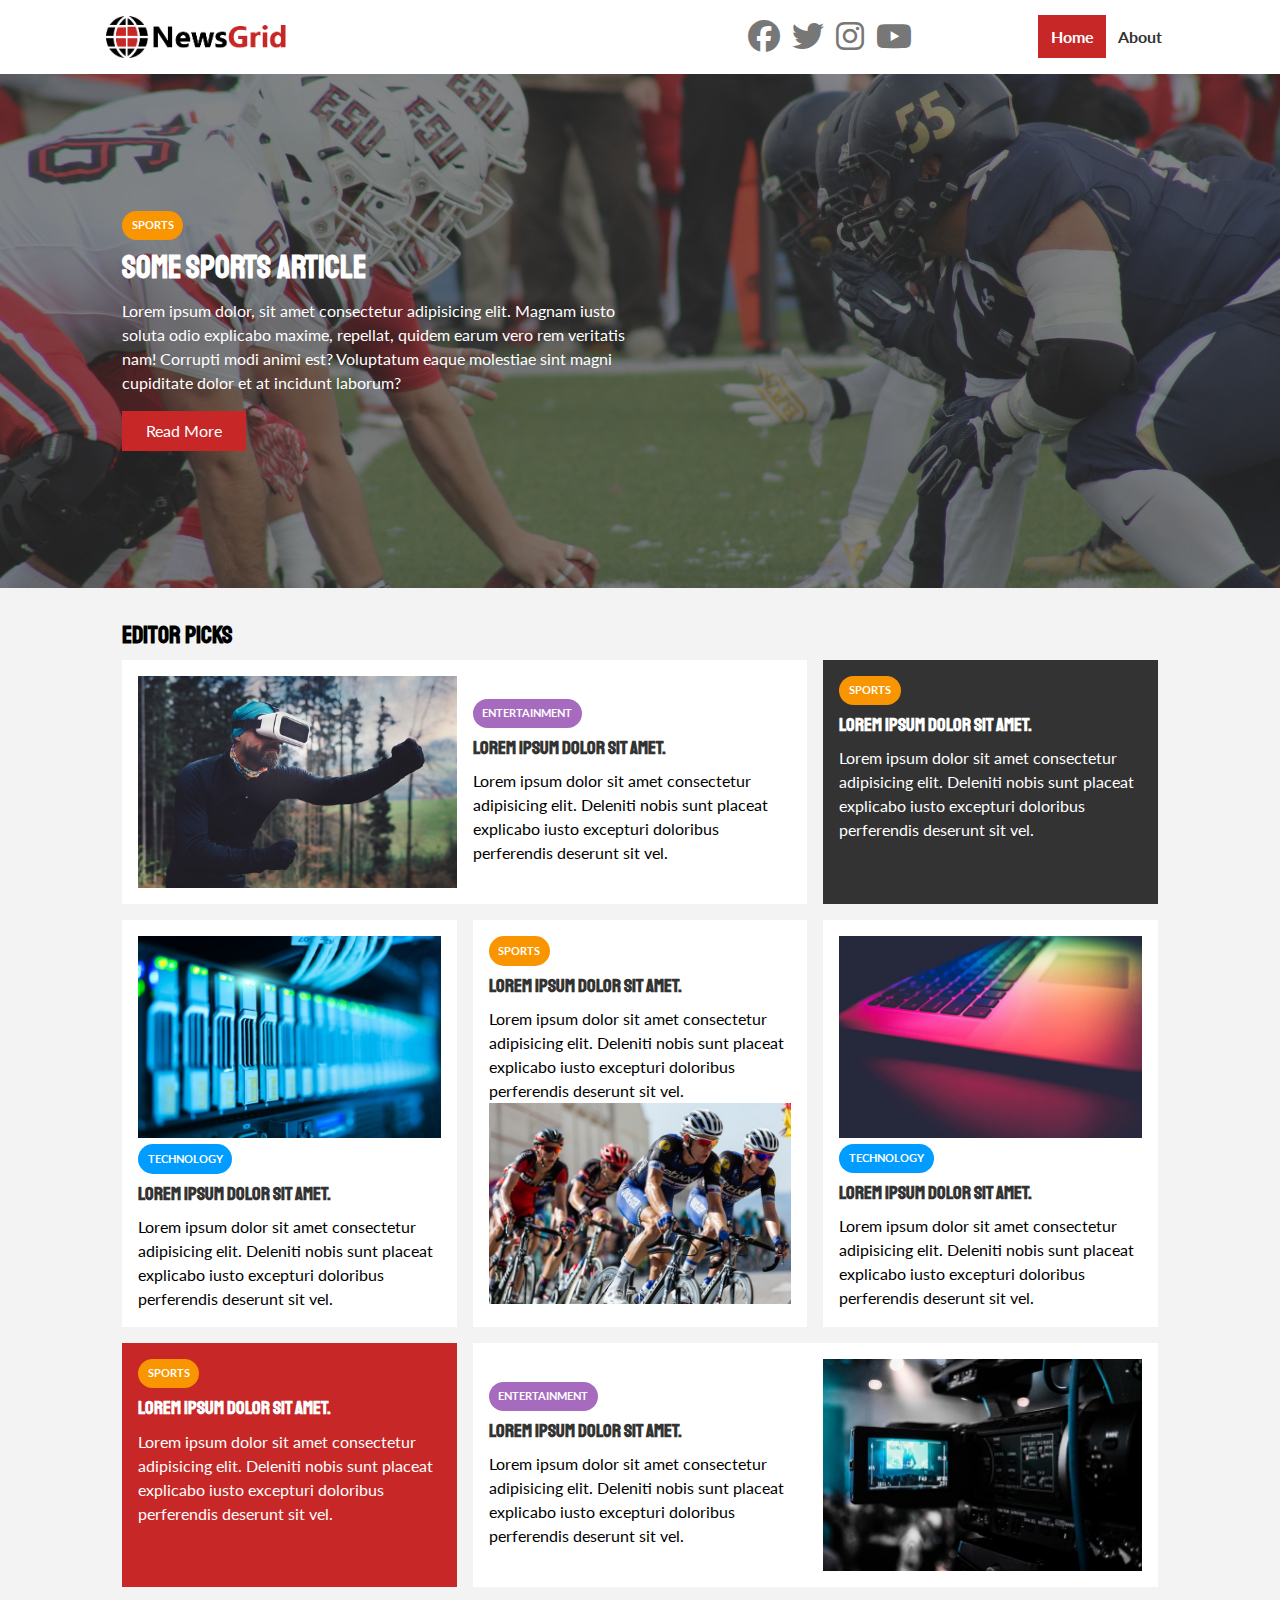
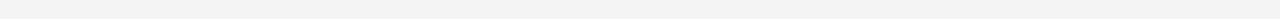
==== index.html @ 7f69a23b "Navbar + Showcase done, rdy to goto footer" ====
<!DOCTYPE html>
<html lang="en">
  <head>
    <meta charset="UTF-8" />
    <meta http-equiv="X-UA-Compatible" content="IE=edge" />
    <meta name="viewport" content="width=device-width, initial-scale=1.0" />
    <link
      rel="stylesheet"
      href="https://cdnjs.cloudflare.com/ajax/libs/font-awesome/6.2.1/css/all.min.css"
    />
    <link rel="preconnect" href="https://fonts.googleapis.com" />
    <link rel="preconnect" href="https://fonts.gstatic.com" crossorigin />
    <link
      href="https://fonts.googleapis.com/css2?family=Lato&family=Staatliches&display=swap"
      rel="stylesheet"
    />
    <link rel="stylesheet" href="css/style.css" />
    <link
      rel="stylesheet"
      media="screen and (max-width: 768px)"
      href="css/mobile.css"
    />
    <link rel="shortcut icon" href="favicon.ico" type="image/x-icon" />
    <title>Latest News</title>
  </head>
  <body>
    <!-- !Navigation -->
    <nav id="main-nav">
      <div class="container">
        <img src="img/logo.png" alt="NewsGrid" class="logo" />
        <div class="social">
          <a href="http://facebook.com" target="_blank"
            ><i class="fab fa-facebook fa-2x"></i
          ></a>
          <a href="http://twitter.com" target="_blank"
            ><i class="fab fa-twitter fa-2x"></i
          ></a>
          <a href="http://instagram.com" target="_blank"
            ><i class="fab fa-instagram fa-2x"></i
          ></a>
          <a href="http://youtube.com" target="_blank"
            ><i class="fab fa-youtube fa-2x"></i
          ></a>
        </div>
        <ul>
          <li><a href="index.html" class="current">Home</a></li>
          <li><a href="about.html">About</a></li>
        </ul>
      </div>
    </nav>

    <!-- ?SHOWCASE -->
    <header id="showcase">
      <div class="container">
        <div class="showcase-container">
          <div class="showcase-content">
            <div class="category category-sports">Sports</div>
            <h1>Some Sports Article</h1>
            <p>
              Lorem ipsum dolor, sit amet consectetur adipisicing elit. Magnam
              iusto soluta odio explicabo maxime, repellat, quidem earum vero
              rem veritatis nam! Corrupti modi animi est? Voluptatum eaque
              molestiae sint magni cupiditate dolor et at incidunt laborum?
            </p>
            <a href="article.html" class="btn btn-primary">Read More</a>
          </div>
        </div>
      </div>
    </header>

    <!-- *Home Articles -->
    <section id="home-articles" class="py-2">
      <div class="container">
        <h2>Editor Picks</h2>
        <div class="articles-container">
          <article class="card">
            <img src="img/articles/ent1.jpg" alt="" />
            <div>
              <div class="category category-ent">Entertainment</div>
              <h3>
                <a href="article.html">Lorem ipsum dolor sit amet.</a>
              </h3>
              <p>
                Lorem ipsum dolor sit amet consectetur adipisicing elit.
                Deleniti nobis sunt placeat explicabo iusto excepturi doloribus
                perferendis deserunt sit vel.
              </p>
            </div>
          </article>
          <article class="card bg-dark">
            <div class="category category-sports">Sports</div>
            <h3>
              <a href="article.html">Lorem ipsum dolor sit amet.</a>
            </h3>
            <p>
              Lorem ipsum dolor sit amet consectetur adipisicing elit. Deleniti
              nobis sunt placeat explicabo iusto excepturi doloribus perferendis
              deserunt sit vel.
            </p>
          </article>
          <article class="card">
            <img src="img/articles/tech1.jpg" alt="" />
            <div class="category category-tech">Technology</div>
            <h3>
              <a href="article.html">Lorem ipsum dolor sit amet.</a>
            </h3>
            <p>
              Lorem ipsum dolor sit amet consectetur adipisicing elit. Deleniti
              nobis sunt placeat explicabo iusto excepturi doloribus perferendis
              deserunt sit vel.
            </p>
          </article>
          <article class="card">
            <div class="category category-sports">Sports</div>
            <h3>
              <a href="article.html">Lorem ipsum dolor sit amet.</a>
            </h3>
            <p>
              Lorem ipsum dolor sit amet consectetur adipisicing elit. Deleniti
              nobis sunt placeat explicabo iusto excepturi doloribus perferendis
              deserunt sit vel.
            </p>
            <img src="img/articles/sports1.jpg" alt="" />
          </article>
          <article class="card">
            <img src="img/articles/tech2.jpg" alt="" />
            <div class="category category-tech">Technology</div>
            <h3>
              <a href="article.html">Lorem ipsum dolor sit amet.</a>
            </h3>
            <p>
              Lorem ipsum dolor sit amet consectetur adipisicing elit. Deleniti
              nobis sunt placeat explicabo iusto excepturi doloribus perferendis
              deserunt sit vel.
            </p>
          </article>
          <article class="card bg-primary">
            <div class="category category-sports">Sports</div>
            <h3>
              <a href="article.html">Lorem ipsum dolor sit amet.</a>
            </h3>
            <p>
              Lorem ipsum dolor sit amet consectetur adipisicing elit. Deleniti
              nobis sunt placeat explicabo iusto excepturi doloribus perferendis
              deserunt sit vel.
            </p>
          </article>
          <article class="card">
            <div>
              <div class="category category-ent">Entertainment</div>
              <h3>
                <a href="article.html">Lorem ipsum dolor sit amet.</a>
              </h3>
              <p>
                Lorem ipsum dolor sit amet consectetur adipisicing elit.
                Deleniti nobis sunt placeat explicabo iusto excepturi doloribus
                perferendis deserunt sit vel.
              </p>
            </div>
            <img src="img/articles/ent2.jpg" alt="" />
          </article>
        </div>
      </div>
    </section>
  </body>
</html>
---- css/style.css ----
:root {
  --primary-color: #c72727;
  --secondary-color: #f99500;
  --light-color: #f3f3f3;
  --dark-color: #333;
  --max-width: 1100px;
}

.category {
  --sports-color: var(--secondary-color);
  --ent-color: #a66bbe;
  --tech-color: #009cff;
}

* {
  margin: 0;
  padding: 0;
  box-sizing: border-box;
}

body {
  font-family: 'Lato', sans-serif;
  line-height: 1.5;
  background: var(--light-color);
}

a {
  color: var(--dark-color);
  text-decoration: none;
}

ul {
  list-style: none;
}

img {
  width: 100%;
}

h1,
h2,
h3,
h4,
h5,
h6 {
  font-family: 'Staatliches', cursive;
  margin-bottom: 0.55rem;
  line-height: 1.3;
}

/* *Utility */
.container {
  max-width: var(--max-width);
  margin: auto;
  padding: 0 2rem;
  overflow: hidden;
}

.category {
  display: inline-block;
  color: #fff;
  font-size: 0.7rem;
  font-weight: bold;
  text-transform: uppercase;
  padding: 0.4rem 0.6rem;
  border-radius: 15px;
  margin-bottom: 0.5rem;
}

.category-sports {
  background: var(--sports-color);
}
.category-ent {
  background: var(--ent-color);
}
.category-tech {
  background: var(--tech-color);
}

.btn {
  display: inline-block;
  border: none;
  background: var(--dark-color);
  color: #fff;
  padding: 0.5rem 1.5rem;
}

.btn-light {
  background: var(--light-color);
}
.btn-primary {
  background: var(--primary-color);
}
.btn-secondary {
  background: var(--secondary-color);
}

.btn-block {
  display: block;
  width: 100%;
  text-align: center;
}

.btn:hover {
  opacity: 0.9;
}

.card {
  background: #fff;
  padding: 1rem;
}

.bg-dark {
  background: var(--dark-color);
  color: #fff;
}
.bg-primary {
  background: var(--primary-color);
  color: #fff;
}
.bg-secondary {
  background: var(--secondary-color);
  color: #fff;
}

.bg-dark h1,
.bg-dark h2,
.bg-dark h3,
.bg-dark a,
.bg-primary h1,
.bg-primary h2,
.bg-primary h3,
.bg-primary a,
.bg-secondary h1,
.bg-secondary h2,
.bg-secondary h3,
.bg-secondary a {
  color: #fff;
}

.py-1 {
  padding: 1.5rem 0;
}
.py-2 {
  padding: 2rem 0;
}
.py-3 {
  padding: 3rem 0;
}
.p-1 {
  padding: 1.5rem;
}
.p-2 {
  padding: 2rem;
}
.p-3 {
  padding: 3rem;
}

/* !Navigation */
#main-nav {
  background: #fff;
  position: sticky;
  top: 0;
  z-index: 2;
}

#main-nav .container {
  display: grid;
  grid-template-columns: 6fr 3fr 2fr;
  padding: 1rem;
  align-items: center;
}

#main-nav .logo {
  width: 180px;
}

#main-nav ul {
  justify-self: end;
  display: flex;
}
#main-nav ul li a {
  padding: 0.76rem;
  font-weight: bold;
}

#main-nav ul li a.current {
  background: var(--primary-color);
  color: #fff;
}

#main-nav ul li a:hover {
  background: var(--light-color);
  color: var(--dark-color);
}

#main-nav .social {
  justify-self: center;
}

#main-nav .social i {
  color: #777;
  margin-right: 0.5rem;
}

/* ?SHOWCASE */
#showcase {
  color: #fff;
  background: #333;
  padding: 2rem;
  position: relative;
}

#showcase:before {
  content: '';
  background: url('../img/featured.jpg') no-repeat center center/cover;
  position: absolute;
  top: 0;
  left: 0;
  width: 100%;
  height: 100%;
  opacity: 0.4;
}

#showcase .showcase-container {
  display: grid;
  grid-template-columns: repeat(2, 1fr);
  justify-content: center;
  align-items: center;
  height: 50vh;
}

#showcase .showcase-content {
  z-index: 1;
}
#showcase .showcase-content p {
  margin-bottom: 1rem;
}

/* *Home Articles */
#home-articles .articles-container {
  display: grid;
  grid-template-columns: repeat(3, 1fr);
  grid-gap: 1rem;
}

#home-articles .articles-container > *:first-child,
#home-articles .articles-container > *:last-child {
  display: grid;
  grid-template-columns: repeat(2, 1fr);
  grid-gap: 1rem;
  align-items: center;
  grid-column: 1 / span 2;
}

#home-articles .articles-container > *:last-child {
  grid-column: 2 / span 2;
}

/* todo V006 */
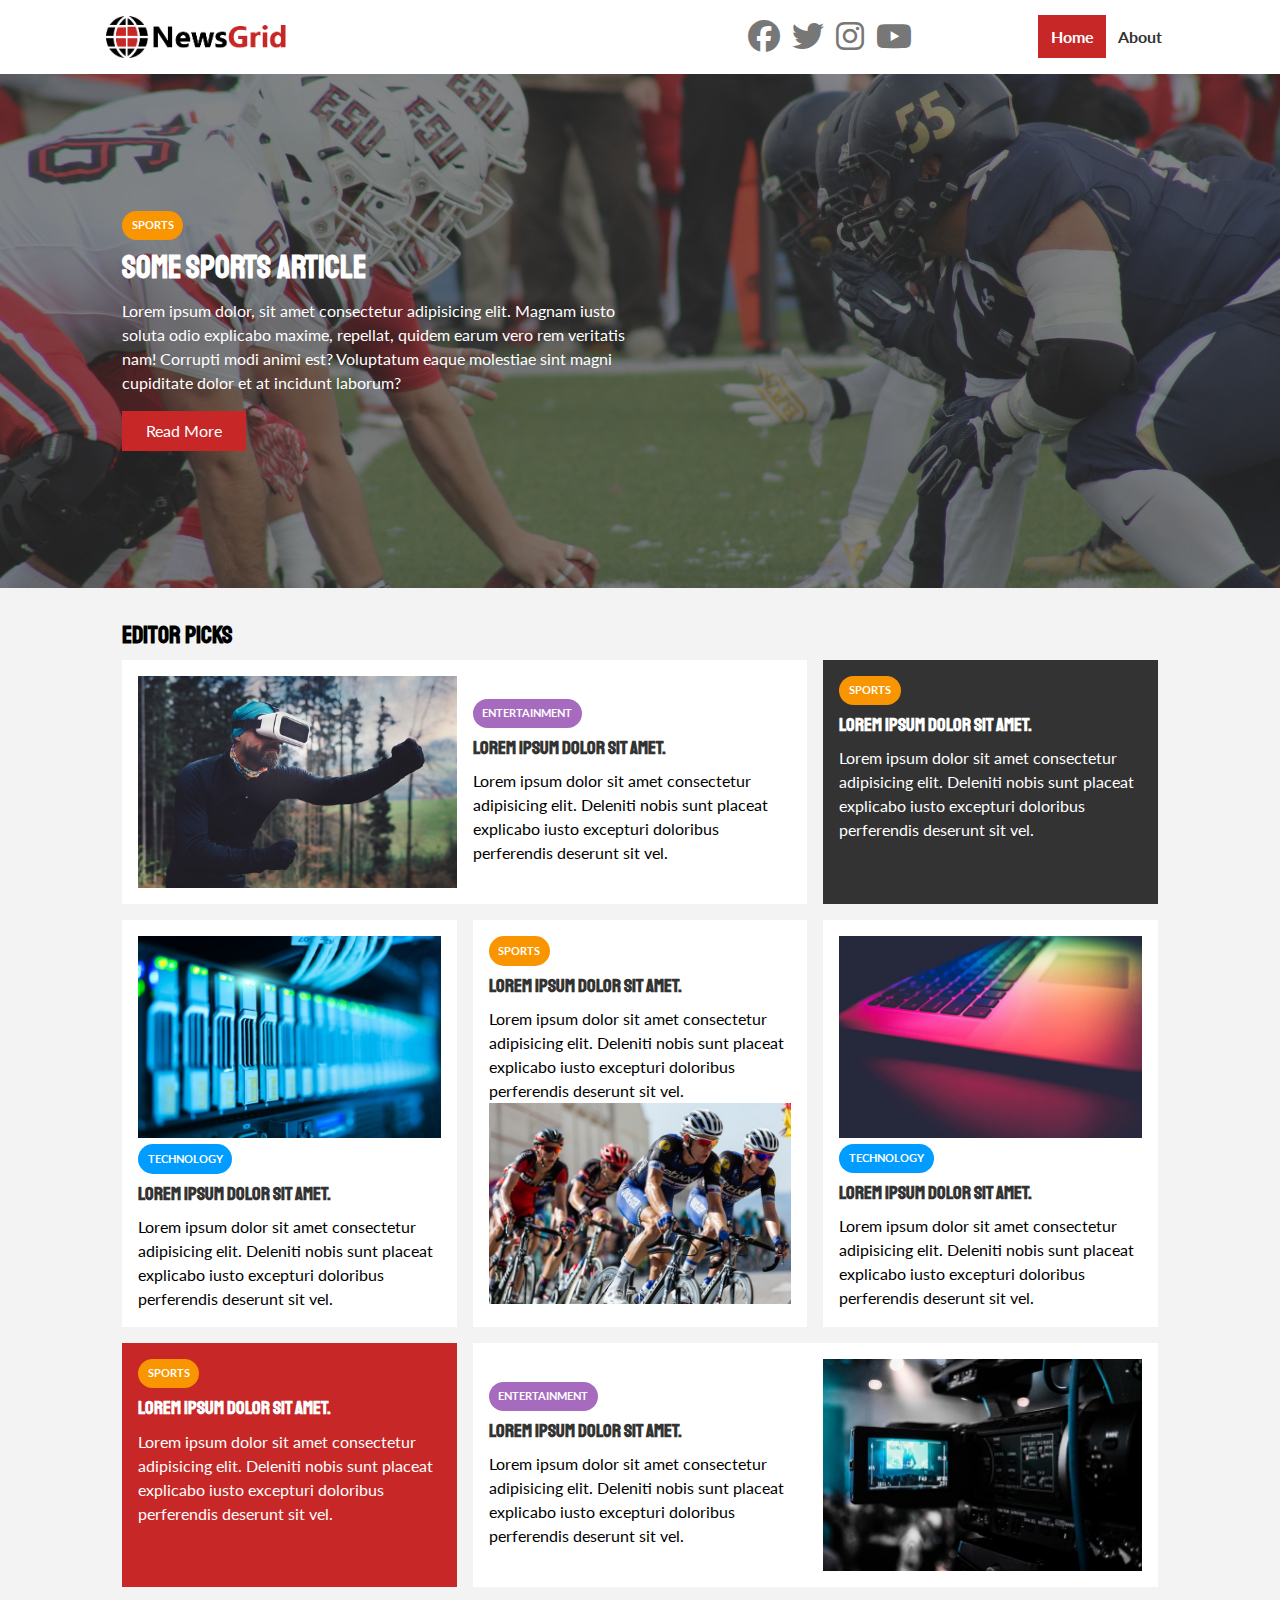
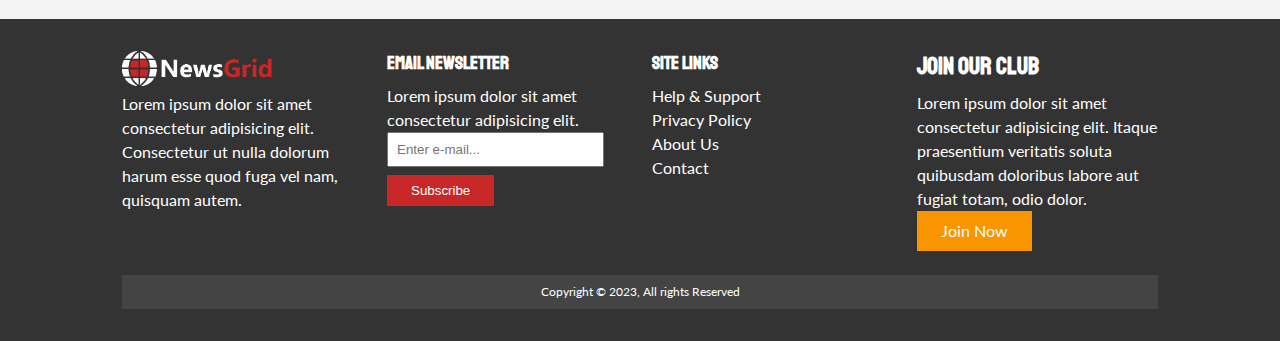
==== commit 47cd10bd: "Add some style to footer" ====
--- a/index.html
+++ b/index.html
@@ -162,5 +162,42 @@
         </div>
       </div>
     </section>
+    <!-- ?Footer -->
+    <footer id="main-footer" class="py-2">
+      <div class="container footer-container">
+        <div>
+          <img src="img/logo_light.png" alt="NewsGrid" />
+          <p>
+            Lorem ipsum dolor sit amet consectetur adipisicing elit. Consectetur
+            ut nulla dolorum harum esse quod fuga vel nam, quisquam autem.
+          </p>
+        </div>
+        <div>
+          <h3>Email Newsletter</h3>
+          <p>Lorem ipsum dolor sit amet consectetur adipisicing elit.</p>
+          <form>
+            <input type="email" placeholder="Enter e-mail..." />
+            <input type="submit" value="Subscribe" class="btn btn-primary" />
+          </form>
+        </div>
+        <div>
+          <h3>Site Links</h3>
+          <ul class="list">
+            <li><a href="#">Help & Support</a></li>
+            <li><a href="#">Privacy Policy</a></li>
+            <li><a href="#">About Us</a></li>
+            <li><a href="#">Contact</a></li>
+          </ul>
+        </div>
+        <div>
+          <h2>Join Our Club</h2>
+          <p>Lorem ipsum dolor sit amet consectetur adipisicing elit. Itaque praesentium veritatis soluta quibusdam doloribus labore aut fugiat totam, odio dolor.</p>
+          <a href="#" class="btn btn-secondary">Join Now</a>
+        </div>
+        <div>
+          <p>Copyright &copy; 2023, All rights Reserved</p>
+        </div>
+      </div>
+    </footer>
   </body>
 </html>
--- a/css/style.css
+++ b/css/style.css
@@ -258,4 +258,36 @@
   grid-column: 2 / span 2;
 }
 
-/* todo V006 */
+/* ?Footerr */
+#main-footer {
+  background: var(--dark-color);
+  color: #fff;
+}
+
+#main-footer img {
+  width: 150px;
+}
+
+#main-footer a {
+  color: #fff;
+}
+
+#main-footer .footer-container {
+  display: grid;
+  grid-template-columns: repeat(4, 1fr);
+  grid-gap: 1.5rem;
+}
+
+#main-footer .footer-container > *:last-child {
+  background: #444;
+  grid-column: 1 / span 4;
+  padding: 0.5rem;
+  text-align: center;
+  font-size: 0.75rem;
+}
+
+#main-footer .footer-container input[type='email'] {
+  width: 90%;
+  padding: 0.5rem;
+  margin-bottom: 0.5rem;
+}
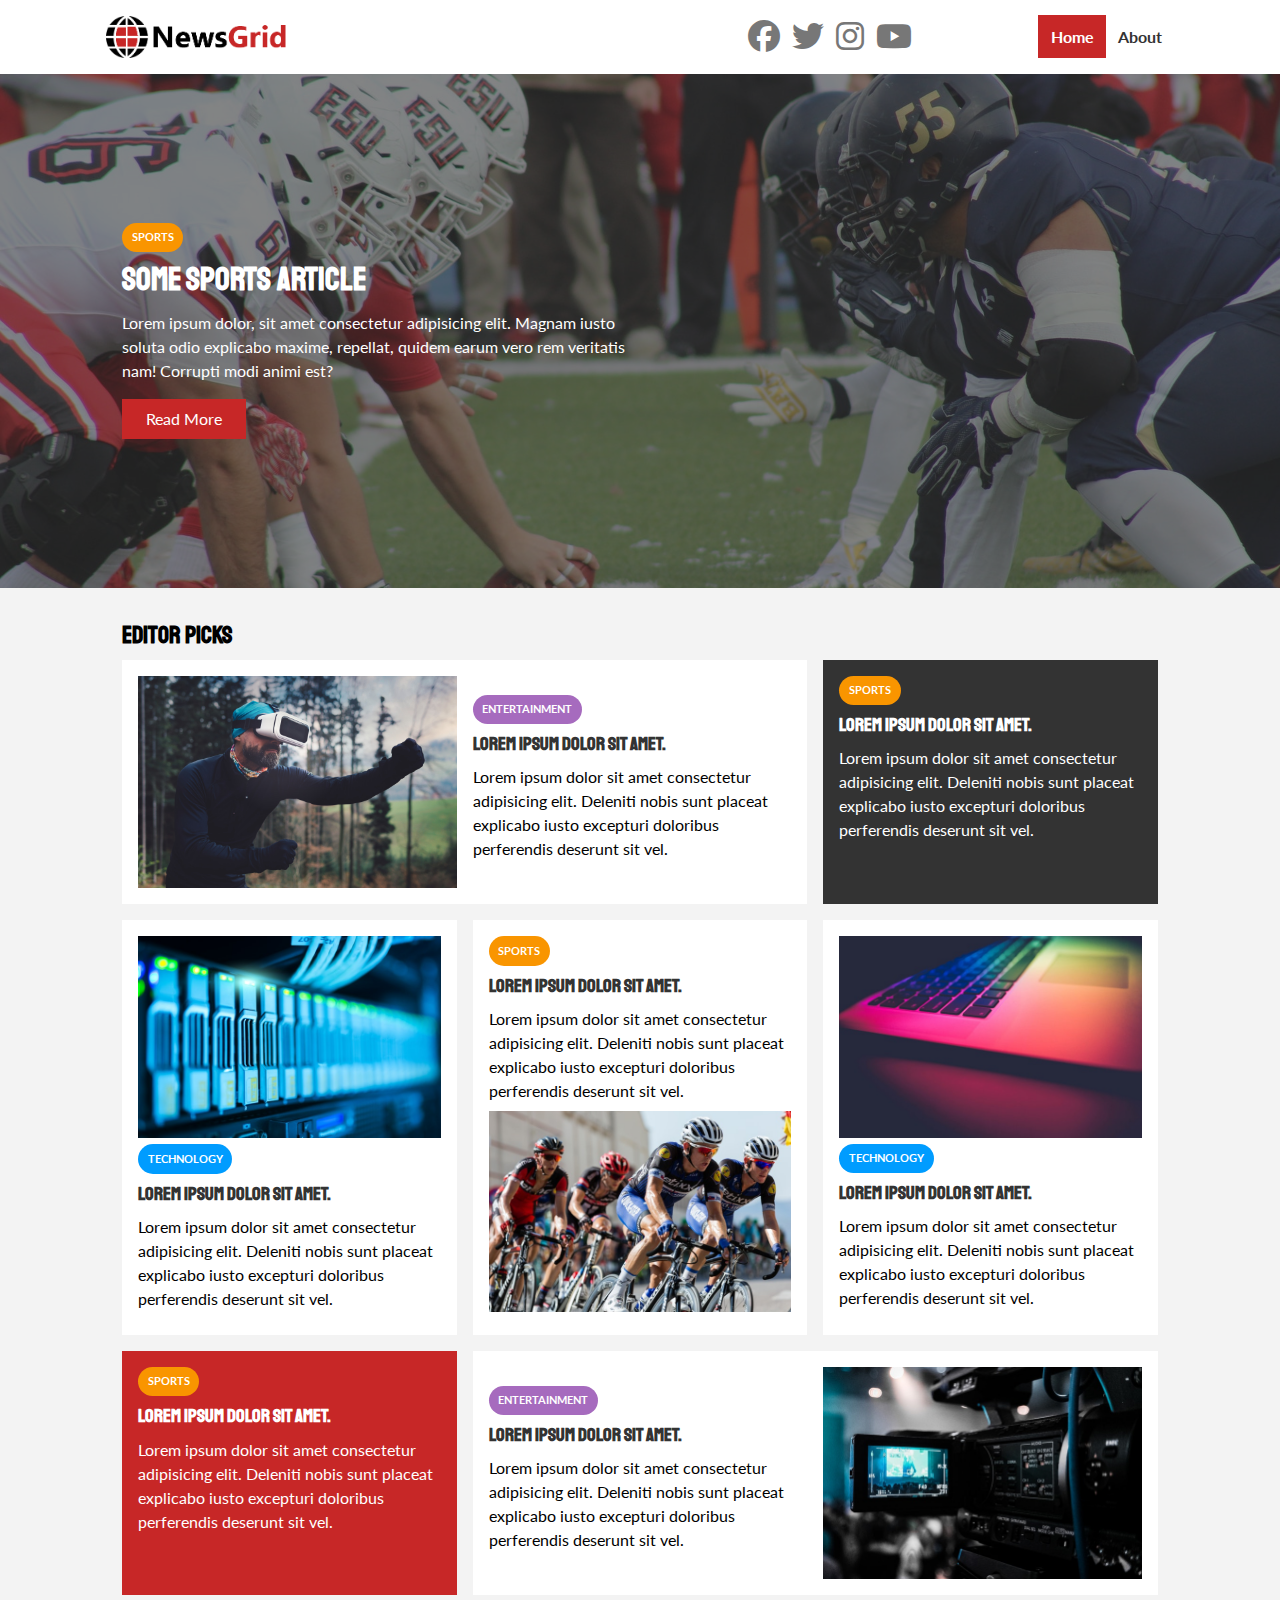
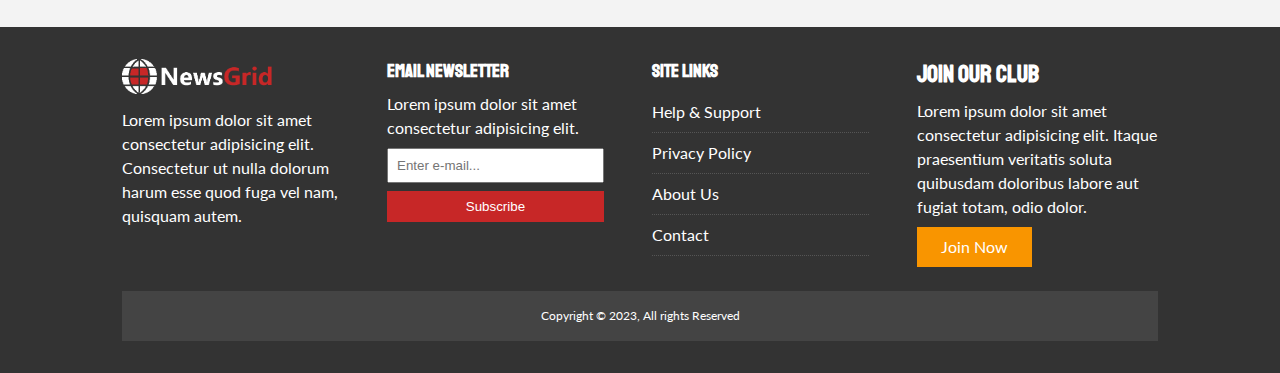
==== commit a3cff9b8: "V1.0 - Website is ready" ====
--- a/index.html
+++ b/index.html
@@ -59,8 +59,7 @@
             <p>
               Lorem ipsum dolor, sit amet consectetur adipisicing elit. Magnam
               iusto soluta odio explicabo maxime, repellat, quidem earum vero
-              rem veritatis nam! Corrupti modi animi est? Voluptatum eaque
-              molestiae sint magni cupiditate dolor et at incidunt laborum?
+              rem veritatis nam! Corrupti modi animi est?
             </p>
             <a href="article.html" class="btn btn-primary">Read More</a>
           </div>
@@ -191,7 +190,11 @@
         </div>
         <div>
           <h2>Join Our Club</h2>
-          <p>Lorem ipsum dolor sit amet consectetur adipisicing elit. Itaque praesentium veritatis soluta quibusdam doloribus labore aut fugiat totam, odio dolor.</p>
+          <p>
+            Lorem ipsum dolor sit amet consectetur adipisicing elit. Itaque
+            praesentium veritatis soluta quibusdam doloribus labore aut fugiat
+            totam, odio dolor.
+          </p>
           <a href="#" class="btn btn-secondary">Join Now</a>
         </div>
         <div>
--- a/css/style.css
+++ b/css/style.css
@@ -31,6 +31,10 @@
 
 ul {
   list-style: none;
+}
+
+p {
+  margin: 0.5rem 0;
 }
 
 img {
@@ -157,6 +161,31 @@
   padding: 3rem;
 }
 
+.l-heading {
+  font-size: 3rem;
+}
+
+.list li {
+  padding: 0.5rem 0;
+  border-bottom: #555 dotted 1px;
+  width: 90%;
+}
+
+.list li a:hover {
+  color: var(--primary-color) !important;
+}
+
+/* Inner page grid container */
+.page-container {
+  display: grid;
+  grid-template-columns: 5fr 2fr;
+  margin: 2rem 0;
+  grid-gap: 1.5rem;
+}
+
+.page-container > *:first-child {
+  grid-row: 1 / span 3;
+}
 /* !Navigation */
 #main-nav {
   background: #fff;
@@ -258,7 +287,19 @@
   grid-column: 2 / span 2;
 }
 
-/* ?Footerr */
+#article .meta {
+  display: flex;
+  justify-content: space-between;
+  align-items: center;
+  background: #eee;
+  padding: 0.5rem;
+}
+
+#article .meta .category {
+  margin-top: 0.4rem;
+}
+
+/* ?Footer */
 #main-footer {
   background: var(--dark-color);
   color: #fff;
@@ -291,3 +332,7 @@
   padding: 0.5rem;
   margin-bottom: 0.5rem;
 }
+
+#main-footer .footer-container input[type='submit'] {
+  width: 90%;
+}
--- a/css/mobile.css
+++ b/css/mobile.css
@@ -0,0 +1,60 @@
+/* !Navigation */
+#main-nav .social {
+  display: none;
+}
+
+#main-nav .container {
+  grid-template-columns: 1fr;
+  grid-gap: 1.2rem;
+}
+
+#main-nav ul,
+#main-nav .logo {
+  justify-self: center;
+}
+
+#main-nav ul li a {
+  padding: 0.5rem;
+}
+
+#home-articles .articles-container {
+  grid-template-columns: repeat(2, 1fr);
+}
+
+#home-articles .articles-container > *:first-child,
+#home-articles .articles-container > *:last-child {
+  grid-template-columns: 1fr;
+  grid-column: 1;
+}
+
+@media (max-width: 600px) {
+  /* Stack Grid Items */
+  #showcase .showcase-container,
+  #home-articles .articles-container,
+  #main-footer .footer-container {
+    grid-template-columns: 1fr;
+  }
+
+  #main-footer .footer-container > *:last-child {
+    grid-column: 1;
+  }
+
+  #main-footer .footer-container > *:first-child,
+  #main-footer .footer-container > *:nth-child(2) {
+    border-bottom: #444 dotted 1px;
+    padding-bottom: 1rem;
+  }
+
+  .page-container {
+    grid-template-columns: 1fr;
+    text-align: center;
+  }
+
+  .page-container > *:first-child {
+    grid-row: 1;
+  }
+
+  .l-heading {
+    font-size: 2rem;
+  }
+}
